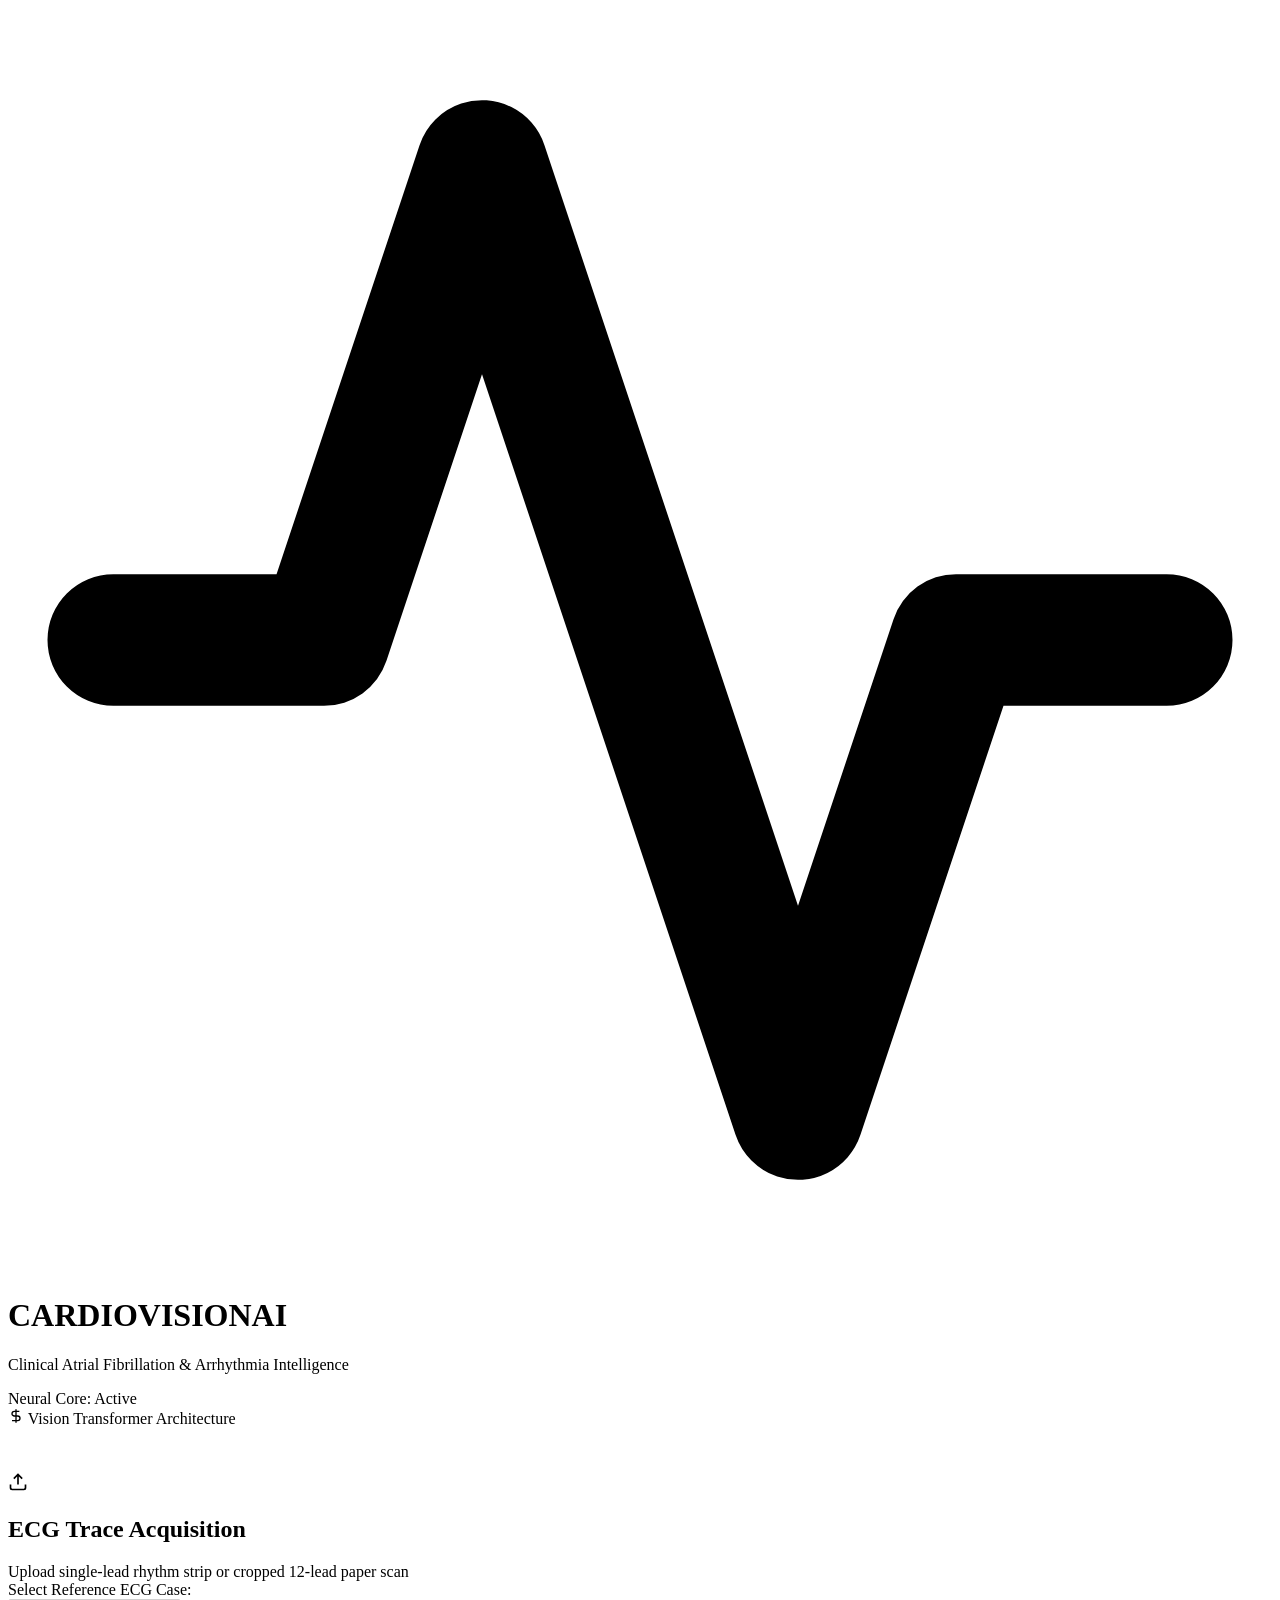
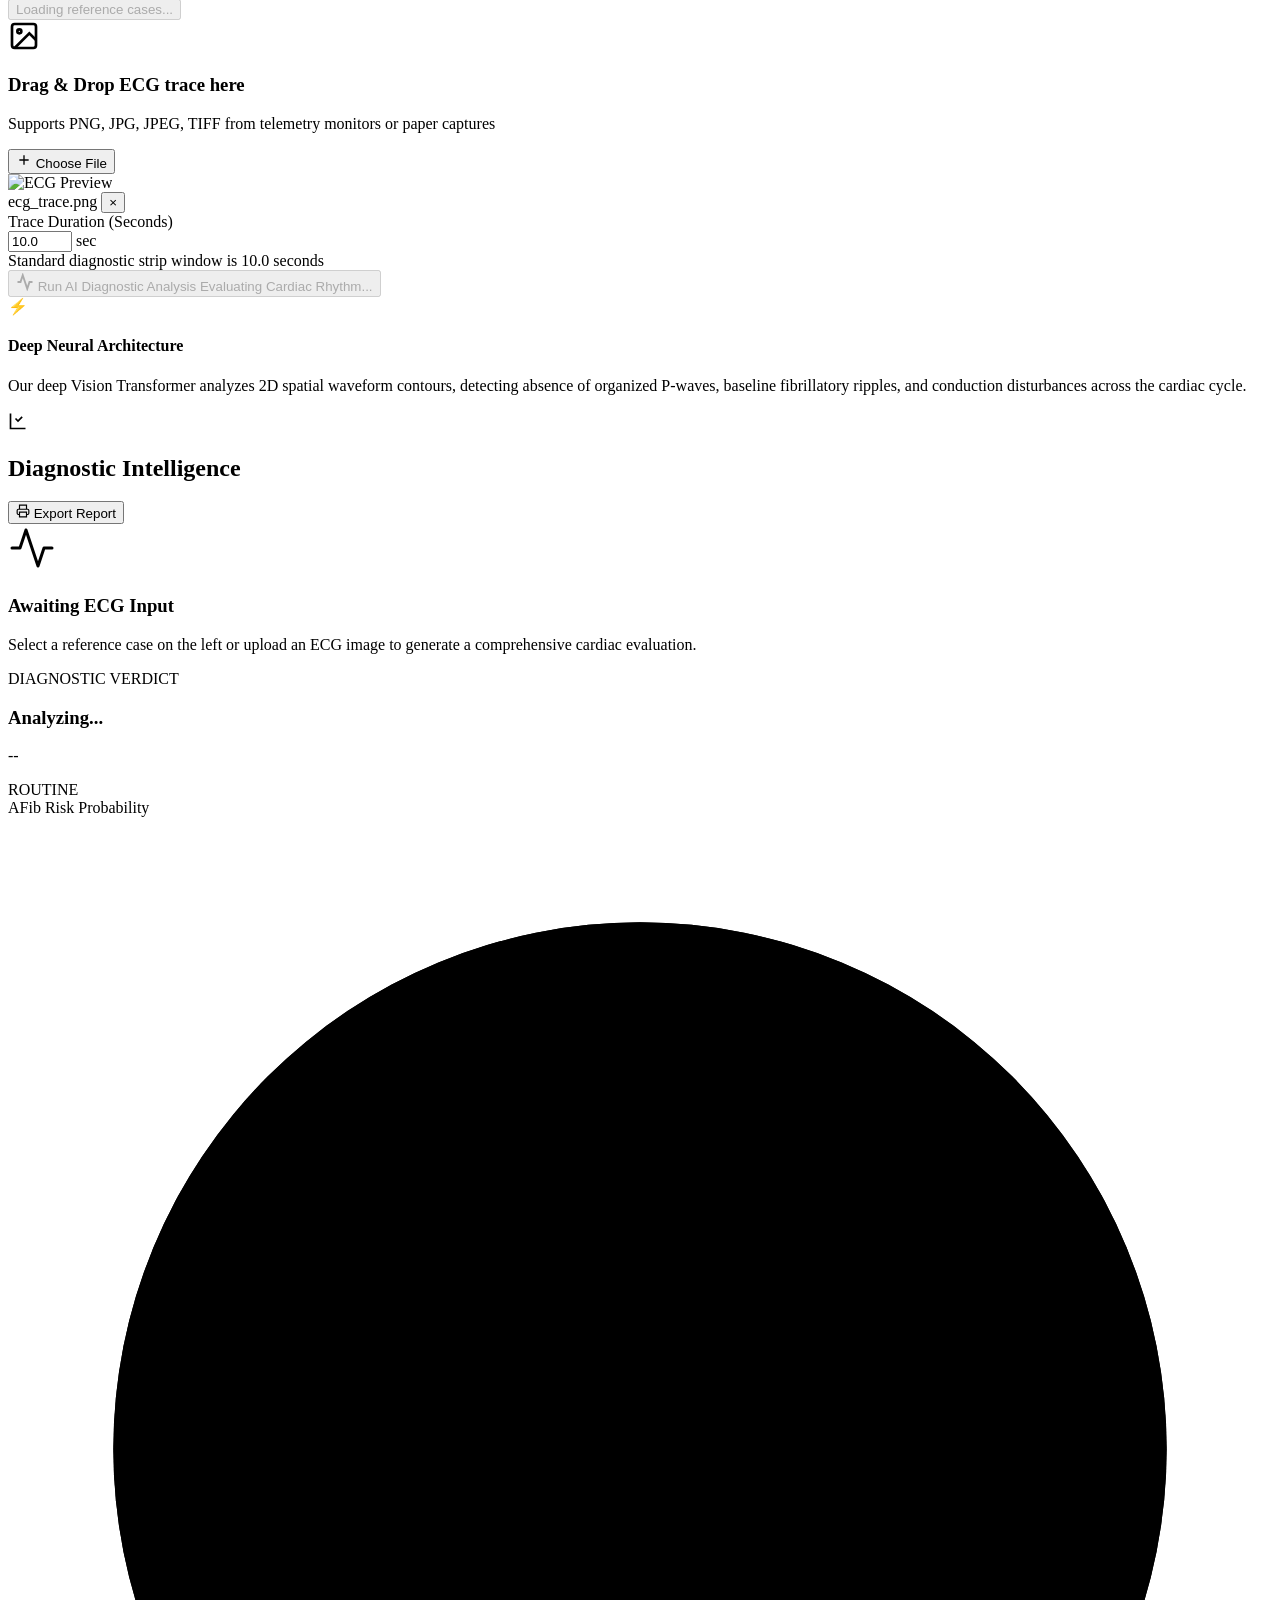
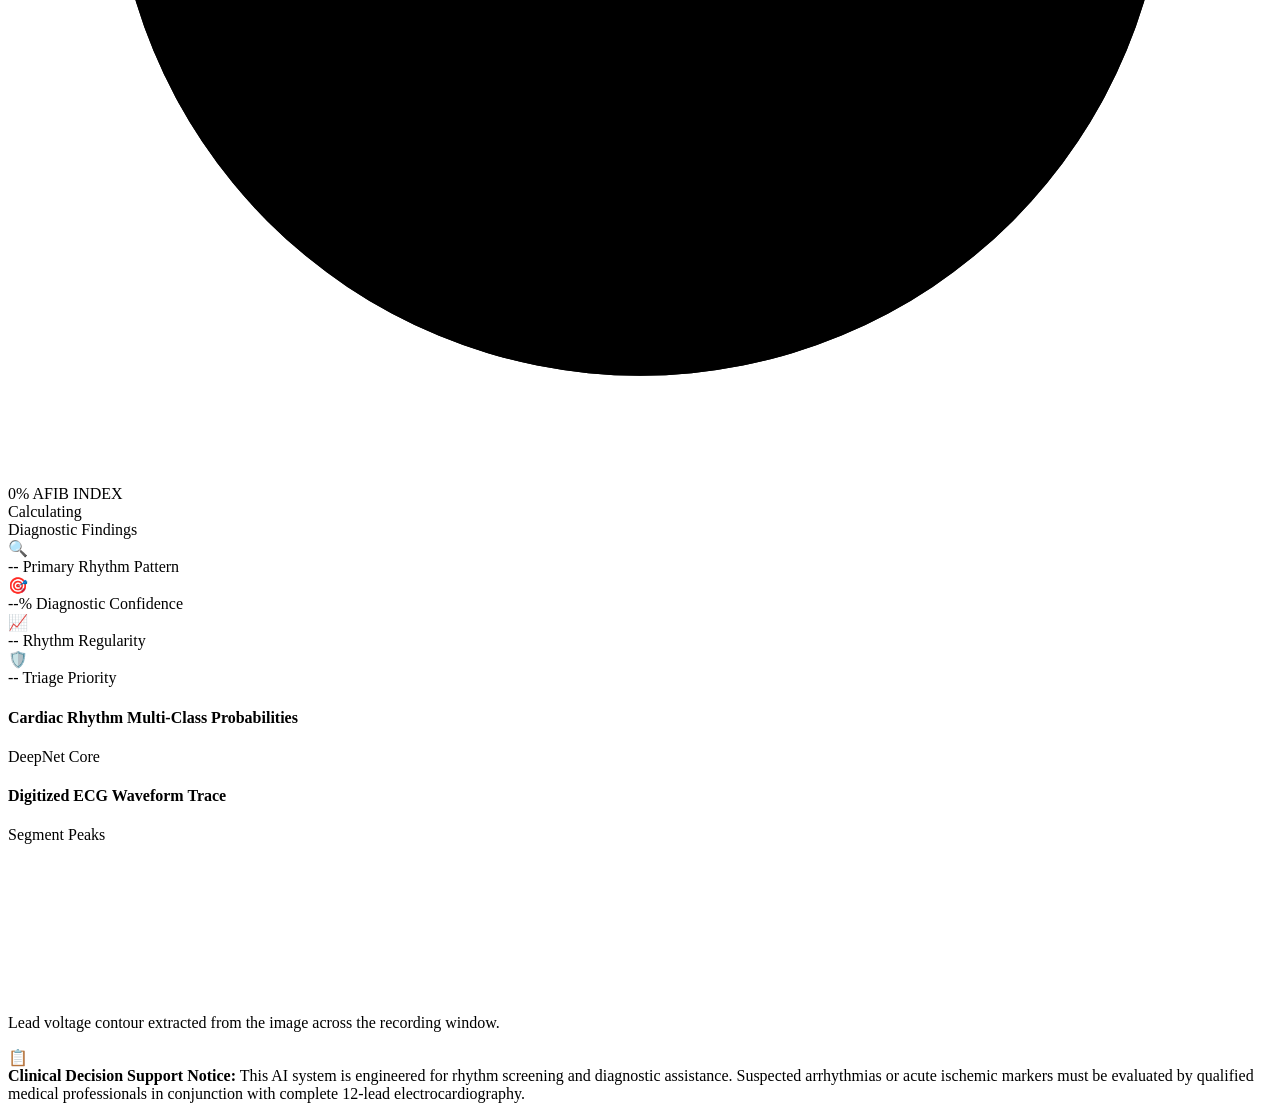
==== web/templates/index.html @ 879311df "vit" ====
<!DOCTYPE html>
<html lang="en">
<head>
  <meta charset="UTF-8">
  <meta name="viewport" content="width=device-width, initial-scale=1.0">
  <title>CardioVision AI — Clinical ECG & AFib Diagnostic Platform</title>
  <meta name="description" content="Deep learning cardiac electrophysiology platform for real-time Atrial Fibrillation and cardiac arrhythmia detection.">
  
  <!-- Modern Fonts -->
  <link rel="preconnect" href="https://fonts.googleapis.com">
  <link rel="preconnect" href="https://fonts.gstatic.com" crossorigin>
  <link href="https://fonts.googleapis.com/css2?family=JetBrains+Mono:wght@400;500;600;700&family=Plus+Jakarta+Sans:wght@300;400;500;600;700;800&display=swap" rel="stylesheet">
  
  <!-- Stylesheet -->
  <link rel="stylesheet" href="/static/css/style.css">
</head>
<body class="dark-theme">

  <!-- Ambient background glow elements -->
  <div class="ambient-glow glow-1"></div>
  <div class="ambient-glow glow-2"></div>

  <!-- Header & Live ECG Banner -->
  <header class="app-header">
    <div class="header-container">
      <div class="brand">
        <div class="brand-icon">
          <svg viewBox="0 0 24 24" fill="none" stroke="currentColor" stroke-width="2.5">
            <path d="M22 12h-4l-3 9L9 3l-3 9H2" stroke-linecap="round" stroke-linejoin="round"/>
          </svg>
        </div>
        <div class="brand-text">
          <h1>CARDIOVISION<span>AI</span></h1>
          <p class="tagline">Clinical Atrial Fibrillation & Arrhythmia Intelligence</p>
        </div>
      </div>

      <div class="header-status">
        <div class="status-chip" id="engineStatusChip">
          <span class="status-dot pulsating"></span>
          <span class="status-label" id="engineStatusText">Neural Core: Active</span>
        </div>
        <div class="model-badge" title="Deep Neural Architecture">
          <svg viewBox="0 0 24 24" width="16" height="16" fill="none" stroke="currentColor" stroke-width="2">
            <path d="M12 2v20M17 5H9.5a3.5 3.5 0 0 0 0 7h5a3.5 3.5 0 0 1 0 7H6"/>
          </svg>
          <span id="modelBadgeText">Vision Transformer Architecture</span>
        </div>
      </div>
    </div>

    <!-- Live Oscilloscope Line -->
    <div class="oscilloscope-wrapper">
      <canvas id="oscilloscopeCanvas" height="40"></canvas>
    </div>
  </header>

  <!-- Main Content Layout -->
  <main class="main-container">

    <!-- Left Column: Input & Upload -->
    <section class="panel input-panel">
      <div class="panel-header">
        <div class="panel-title">
          <svg viewBox="0 0 24 24" width="20" height="20" fill="none" stroke="currentColor" stroke-width="2">
            <path d="M21 15v4a2 2 0 0 1-2 2H5a2 2 0 0 1-2-2v-4M17 8l-5-5-5 5M12 3v12"/>
          </svg>
          <h2>ECG Trace Acquisition</h2>
        </div>
        <span class="panel-subtitle">Upload single-lead rhythm strip or cropped 12-lead paper scan</span>
      </div>

      <!-- Quick Demo Presets -->
      <div class="demo-samples-section">
        <label class="section-label">Select Reference ECG Case:</label>
        <div class="demo-pills" id="demoPillsContainer">
          <button class="pill-btn loading-shimmer" disabled>Loading reference cases...</button>
        </div>
      </div>

      <!-- Drag & Drop Zone -->
      <div class="drop-zone" id="dropZone">
        <input type="file" id="fileInput" accept="image/png, image/jpeg, image/jpg, image/tiff" hidden>
        
        <div class="drop-zone-idle" id="dropIdleState">
          <div class="upload-icon-circle">
            <svg viewBox="0 0 24 24" width="32" height="32" fill="none" stroke="currentColor" stroke-width="2">
              <rect x="3" y="3" width="18" height="18" rx="2" ry="2"/>
              <circle cx="8.5" cy="8.5" r="1.5"/>
              <polyline points="21 15 16 10 5 21"/>
            </svg>
          </div>
          <h3>Drag & Drop ECG trace here</h3>
          <p>Supports PNG, JPG, JPEG, TIFF from telemetry monitors or paper captures</p>
          <button type="button" class="btn btn-secondary browse-btn" id="browseBtn">
            <svg viewBox="0 0 24 24" width="16" height="16" fill="none" stroke="currentColor" stroke-width="2">
              <path d="M12 5v14M5 12h14"/>
            </svg>
            Choose File
          </button>
        </div>

        <div class="drop-zone-preview hidden" id="dropPreviewState">
          <div class="preview-card">
            <img id="previewImage" alt="ECG Preview">
            <div class="preview-overlay">
              <span id="previewFilename">ecg_trace.png</span>
              <button type="button" class="btn-icon" id="clearPreviewBtn" title="Remove image">&times;</button>
            </div>
          </div>
        </div>
      </div>

      <!-- Config & Action -->
      <div class="form-row">
        <div class="form-group">
          <label for="secondsInput">Trace Duration (Seconds)</label>
          <div class="input-with-unit">
            <input type="number" id="secondsInput" value="10.0" min="4.0" max="30.0" step="0.5">
            <span class="unit">sec</span>
          </div>
          <span class="help-text">Standard diagnostic strip window is 10.0 seconds</span>
        </div>
      </div>

      <button type="button" class="btn btn-primary btn-glow" id="analyzeBtn" disabled>
        <span class="btn-text">
          <svg viewBox="0 0 24 24" width="18" height="18" fill="none" stroke="currentColor" stroke-width="2.5">
            <path d="M22 12h-4l-3 9L9 3l-3 9H2"/>
          </svg>
          Run AI Diagnostic Analysis
        </span>
        <span class="btn-loader hidden" id="btnLoader">
          <span class="spinner"></span>
          Evaluating Cardiac Rhythm...
        </span>
      </button>

      <!-- Educational Info Box -->
      <div class="info-card">
        <div class="info-icon">⚡</div>
        <div class="info-content">
          <h4>Deep Neural Architecture</h4>
          <p>Our deep Vision Transformer analyzes 2D spatial waveform contours, detecting absence of organized P-waves, baseline fibrillatory ripples, and conduction disturbances across the cardiac cycle.</p>
        </div>
      </div>
    </section>


    <!-- Right Column: Results & Intelligence -->
    <section class="panel results-panel">
      <div class="panel-header">
        <div class="panel-title">
          <svg viewBox="0 0 24 24" width="20" height="20" fill="none" stroke="currentColor" stroke-width="2">
            <path d="M3 3v18h18M9 9l3 3 5-5"/>
          </svg>
          <h2>Diagnostic Intelligence</h2>
        </div>
        <div class="header-actions">
          <button type="button" class="btn-outline hidden" id="printReportBtn" title="Print / Export Report">
            <svg viewBox="0 0 24 24" width="14" height="14" fill="none" stroke="currentColor" stroke-width="2">
              <path d="M6 9V2h12v7M6 18H4a2 2 0 0 1-2-2v-5a2 2 0 0 1 2-2h16a2 2 0 0 1 2 2v5a2 2 0 0 1-2 2h-2"/>
              <path d="M6 14h12v8H6z"/>
            </svg>
            Export Report
          </button>
        </div>
      </div>

      <!-- Placeholder State when no analysis done yet -->
      <div class="empty-state" id="emptyState">
        <div class="empty-illustration">
          <div class="pulse-ring"></div>
          <svg viewBox="0 0 24 24" width="48" height="48" fill="none" stroke="currentColor" stroke-width="1.5">
            <path d="M22 12h-4l-3 9L9 3l-3 9H2" stroke-linecap="round" stroke-linejoin="round"/>
          </svg>
        </div>
        <h3>Awaiting ECG Input</h3>
        <p>Select a reference case on the left or upload an ECG image to generate a comprehensive cardiac evaluation.</p>
      </div>

      <!-- Active Results State -->
      <div class="results-content hidden" id="resultsContent">

        <!-- Top Verdict Banner -->
        <div class="verdict-banner" id="verdictBanner">
          <div class="verdict-icon-container" id="verdictIcon">
            <!-- Dynamic icon inserted by JS -->
          </div>
          <div class="verdict-details">
            <span class="verdict-eyebrow">DIAGNOSTIC VERDICT</span>
            <h3 class="verdict-title" id="verdictTitle">Analyzing...</h3>
            <p class="verdict-subtitle" id="verdictSubtitle">--</p>
          </div>
          <div class="verdict-badge" id="urgencyBadge">ROUTINE</div>
        </div>

        <!-- Metrics Row: AFib Risk Meter + Neural Assessment (NO Heart Rate) -->
        <div class="metrics-grid">
          <!-- Circular Risk Gauge Card -->
          <div class="metric-card risk-card">
            <div class="card-title">AFib Risk Probability</div>
            <div class="gauge-container">
              <svg class="radial-gauge" viewBox="0 0 120 120">
                <circle class="gauge-bg" cx="60" cy="60" r="50"/>
                <circle class="gauge-fill" id="gaugeProgress" cx="60" cy="60" r="50" stroke-dasharray="314.15" stroke-dashoffset="314.15"/>
              </svg>
              <div class="gauge-center-text">
                <span class="gauge-value" id="gaugeValue">0%</span>
                <span class="gauge-label">AFIB INDEX</span>
              </div>
            </div>
            <div class="gauge-status" id="gaugeStatusText">Calculating</div>
          </div>

          <!-- Neural Diagnostic Evaluation Card (Replaces Heart Rate) -->
          <div class="metric-card telemetry-card">
            <div class="card-title">Diagnostic Findings</div>
            <div class="telemetry-items">
              <div class="telem-item">
                <div class="telem-icon">🔍</div>
                <div class="telem-info">
                  <span class="telem-value" id="primaryFinding">--</span>
                  <span class="telem-label">Primary Rhythm Pattern</span>
                </div>
              </div>
              <div class="telem-item">
                <div class="telem-icon">🎯</div>
                <div class="telem-info">
                  <span class="telem-value" id="telemConfidence">--%</span>
                  <span class="telem-label">Diagnostic Confidence</span>
                </div>
              </div>
              <div class="telem-item">
                <div class="telem-icon">📈</div>
                <div class="telem-info">
                  <span class="telem-value" id="rhythmStability">--</span>
                  <span class="telem-label">Rhythm Regularity</span>
                </div>
              </div>
              <div class="telem-item">
                <div class="telem-icon">🛡️</div>
                <div class="telem-info">
                  <span class="telem-value" id="diagnosticUrgency">--</span>
                  <span class="telem-label">Triage Priority</span>
                </div>
              </div>
            </div>
          </div>
        </div>

        <!-- Multiclass Condition Breakdown -->
        <div class="condition-section">
          <div class="section-heading">
            <h4>Cardiac Rhythm Multi-Class Probabilities</h4>
            <span class="engine-tag" id="engineTag">DeepNet Core</span>
          </div>
          <div class="condition-bars" id="conditionBars">
            <!-- Dynamic condition items inserted by JS -->
          </div>
        </div>

        <!-- Digitized Waveform Visualizer -->
        <div class="waveform-section" id="waveformSection">
          <div class="section-heading">
            <h4>Digitized ECG Waveform Trace</h4>
            <span class="legend"><span class="legend-dot"></span> Segment Peaks</span>
          </div>
          <div class="waveform-canvas-container">
            <canvas id="waveformCanvas"></canvas>
          </div>
          <p class="waveform-caption">Lead voltage contour extracted from the image across the recording window.</p>
        </div>

        <!-- Clinical Guidance Notice -->
        <div class="clinical-notice">
          <div class="notice-icon">📋</div>
          <div class="notice-text">
            <strong>Clinical Decision Support Notice:</strong> This AI system is engineered for rhythm screening and diagnostic assistance. Suspected arrhythmias or acute ischemic markers must be evaluated by qualified medical professionals in conjunction with complete 12-lead electrocardiography.
          </div>
        </div>

      </div>
    </section>

  </main>

  <!-- Scripts -->
  <script src="/static/js/app.js"></script>
</body>
</html>
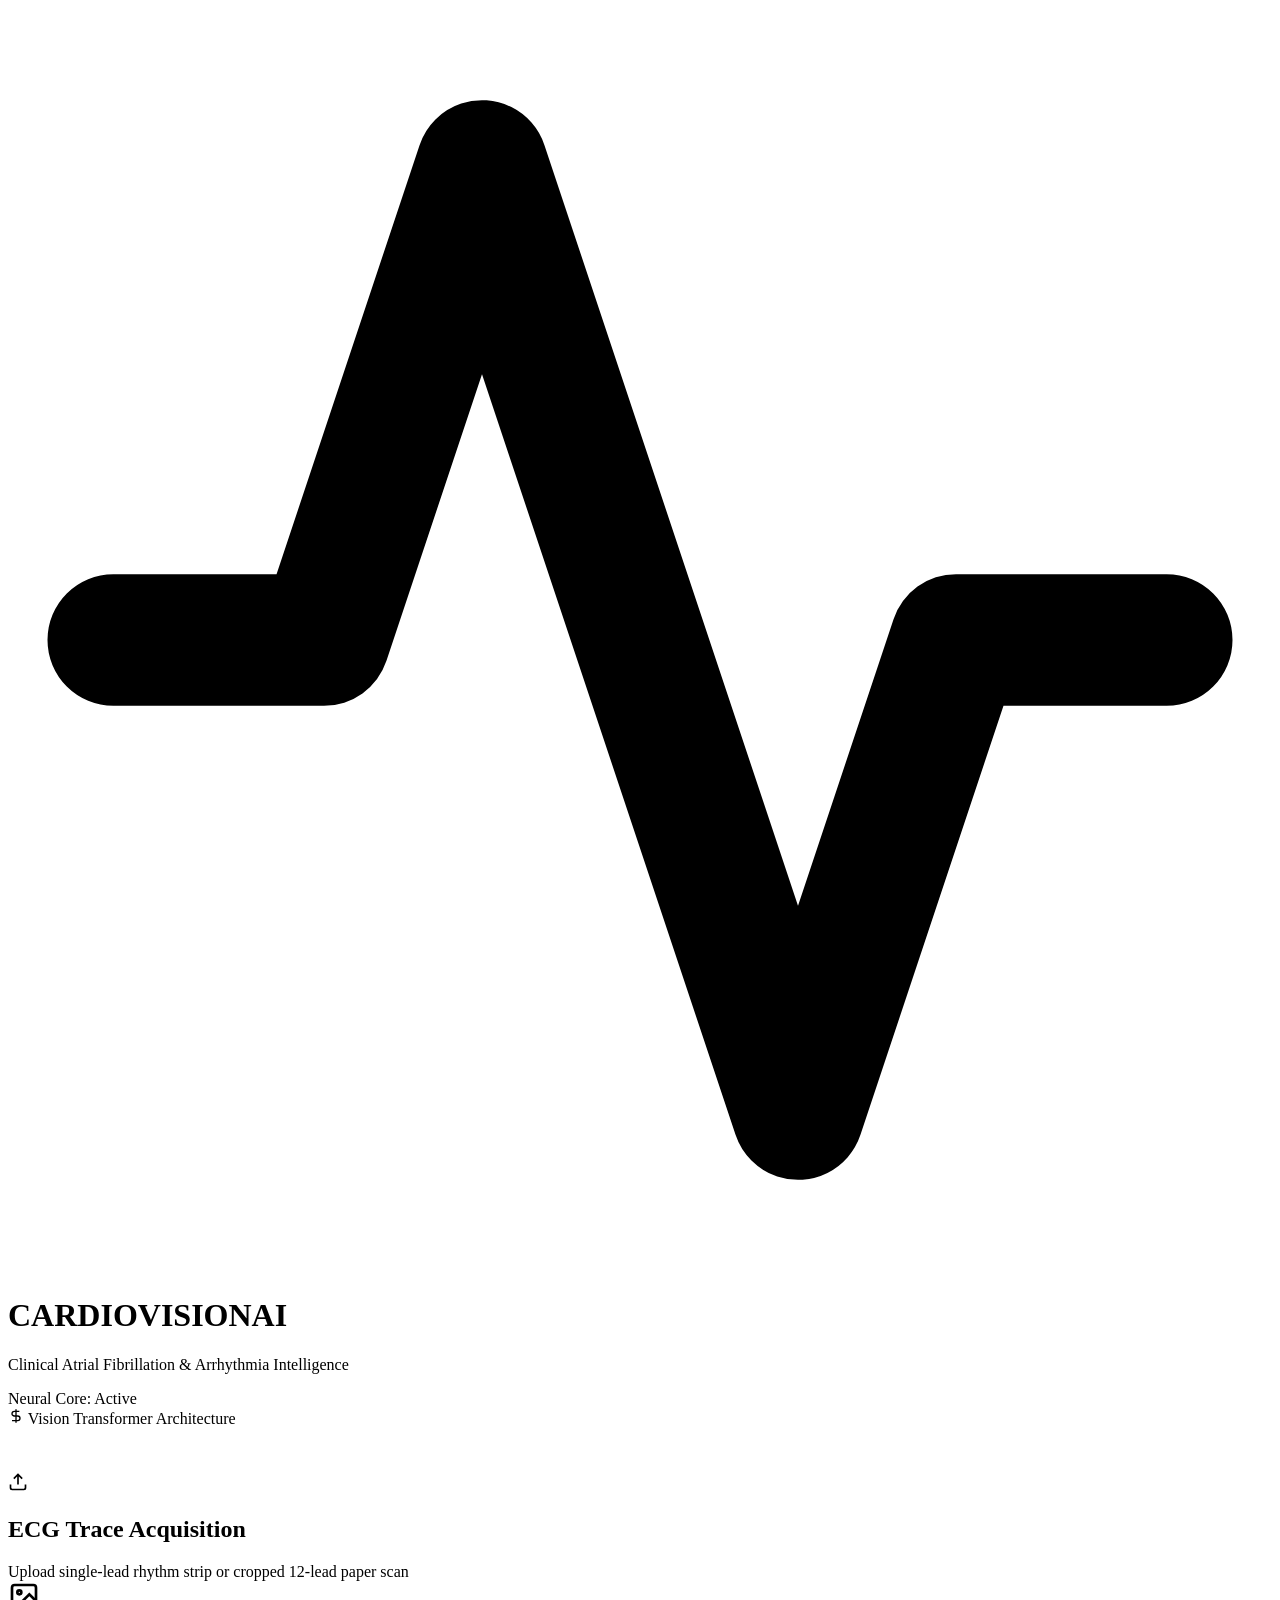
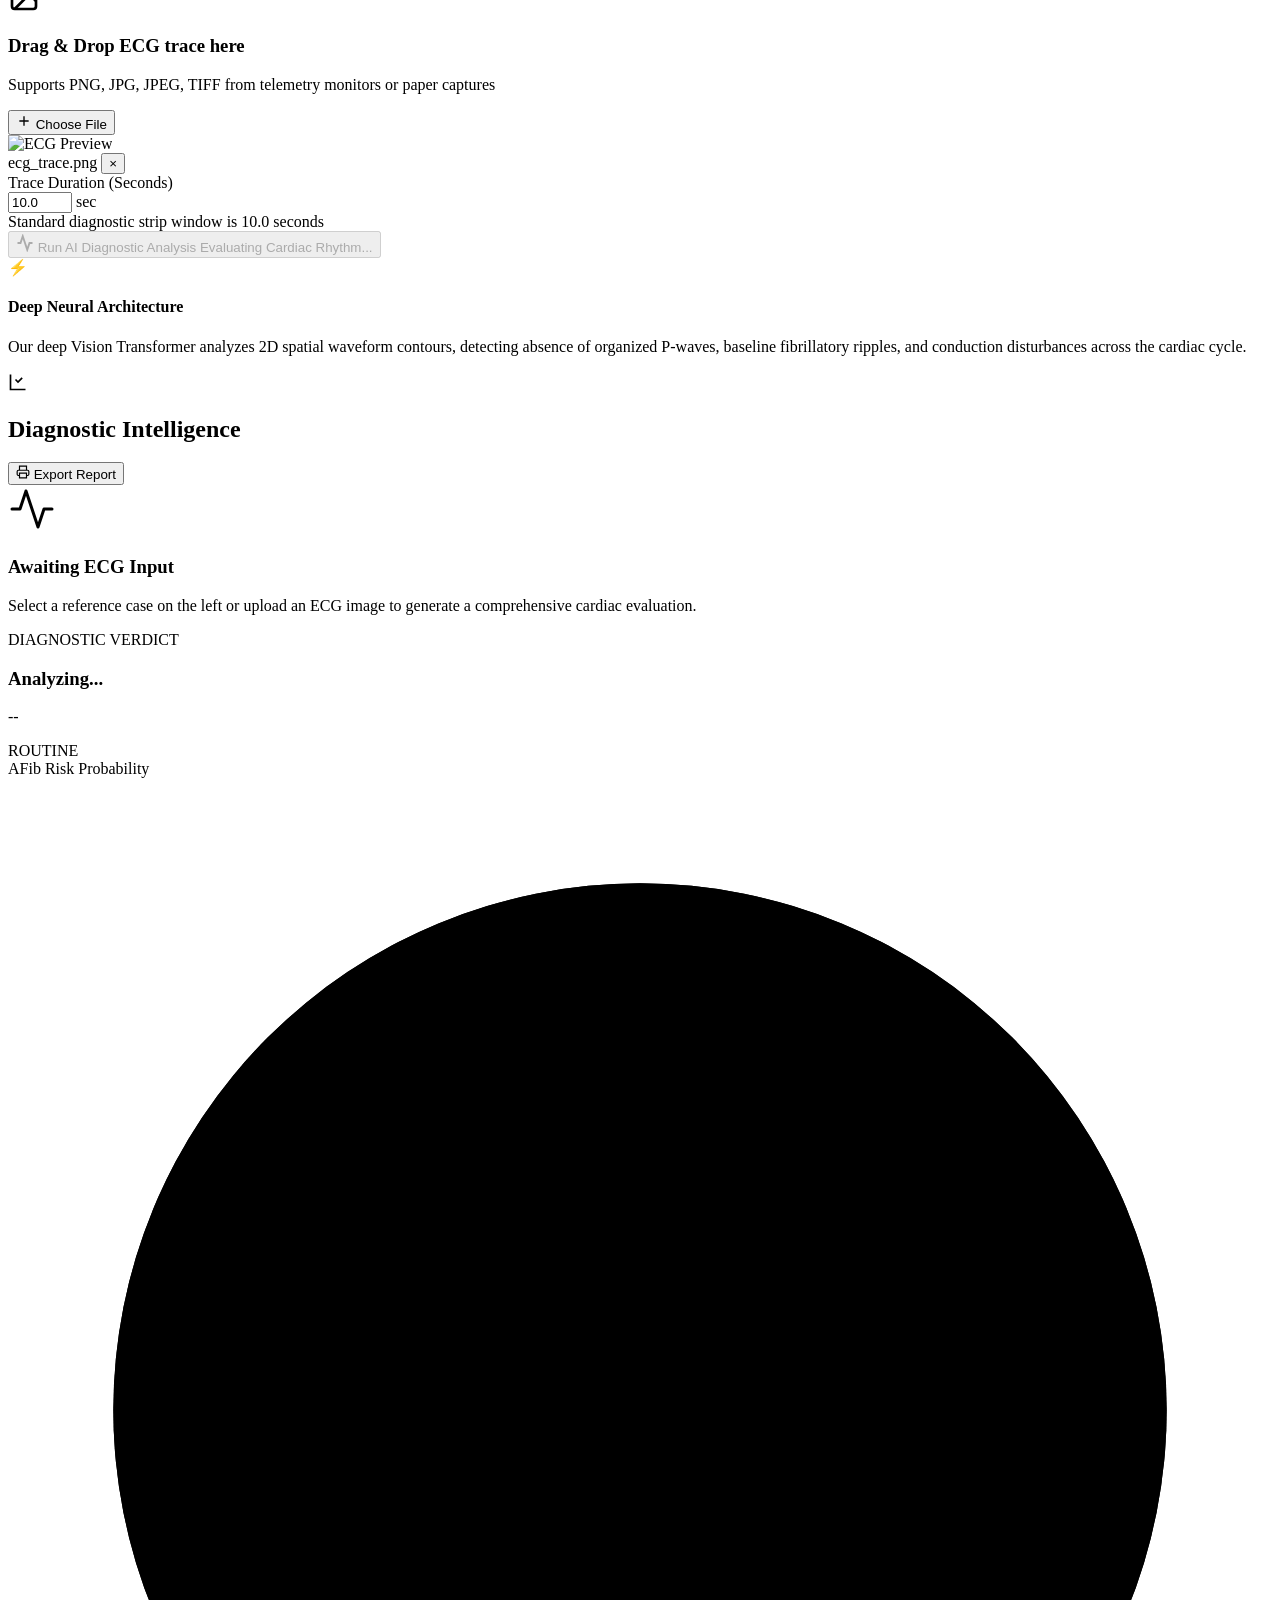
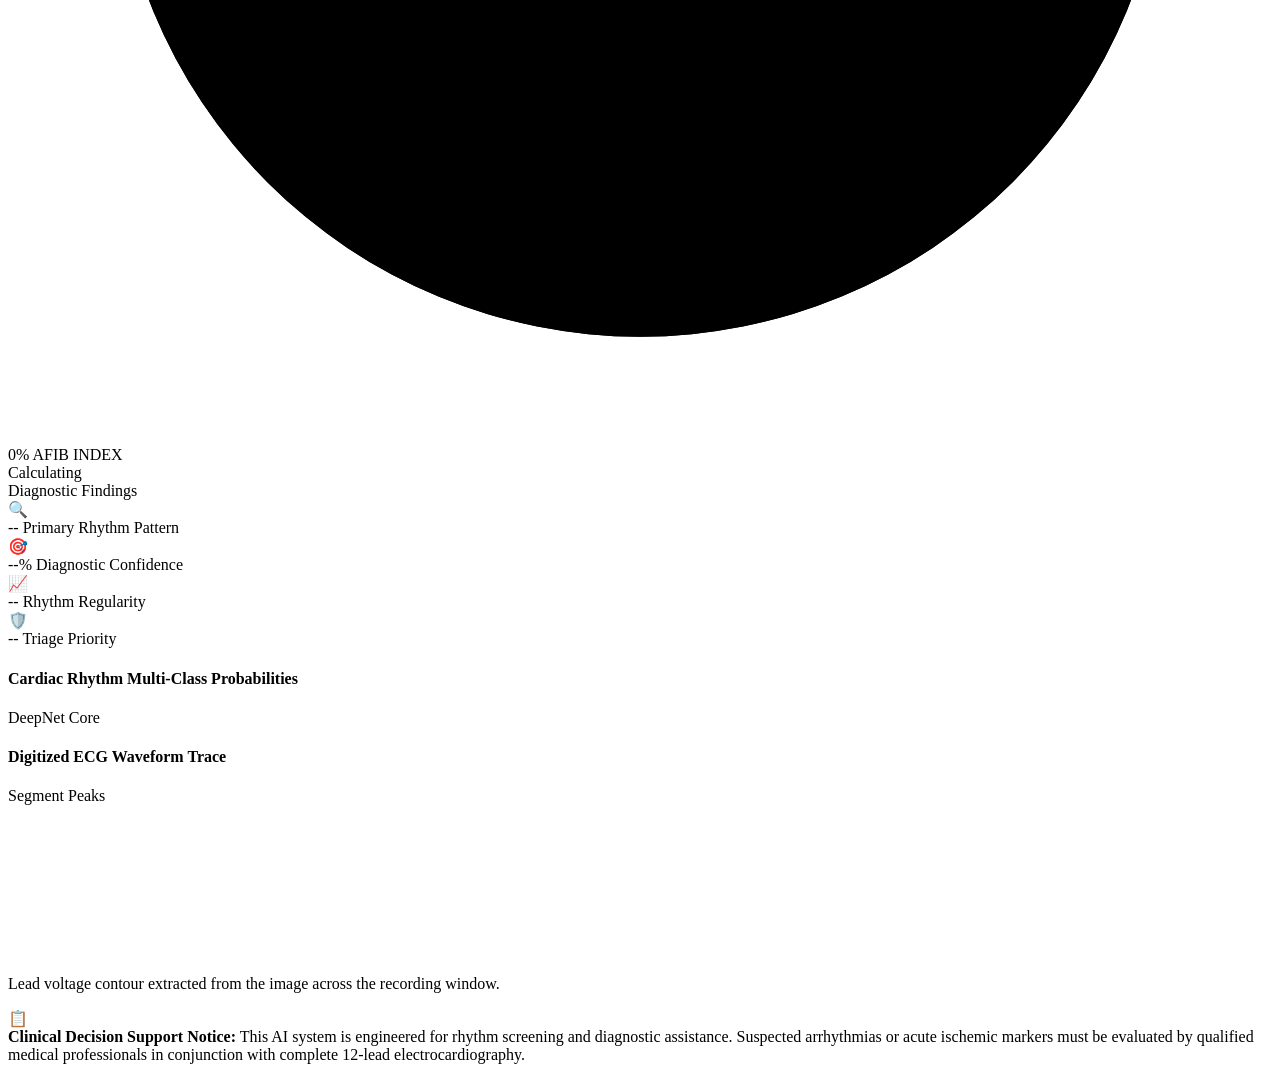
==== commit 84733409: "uichangemain" ====
--- a/web/templates/index.html
+++ b/web/templates/index.html
@@ -14,11 +14,7 @@
   <!-- Stylesheet -->
   <link rel="stylesheet" href="/static/css/style.css">
 </head>
-<body class="dark-theme">
-
-  <!-- Ambient background glow elements -->
-  <div class="ambient-glow glow-1"></div>
-  <div class="ambient-glow glow-2"></div>
+<body>
 
   <!-- Header & Live ECG Banner -->
   <header class="app-header">
@@ -68,14 +64,6 @@
           <h2>ECG Trace Acquisition</h2>
         </div>
         <span class="panel-subtitle">Upload single-lead rhythm strip or cropped 12-lead paper scan</span>
-      </div>
-
-      <!-- Quick Demo Presets -->
-      <div class="demo-samples-section">
-        <label class="section-label">Select Reference ECG Case:</label>
-        <div class="demo-pills" id="demoPillsContainer">
-          <button class="pill-btn loading-shimmer" disabled>Loading reference cases...</button>
-        </div>
       </div>
 
       <!-- Drag & Drop Zone -->
